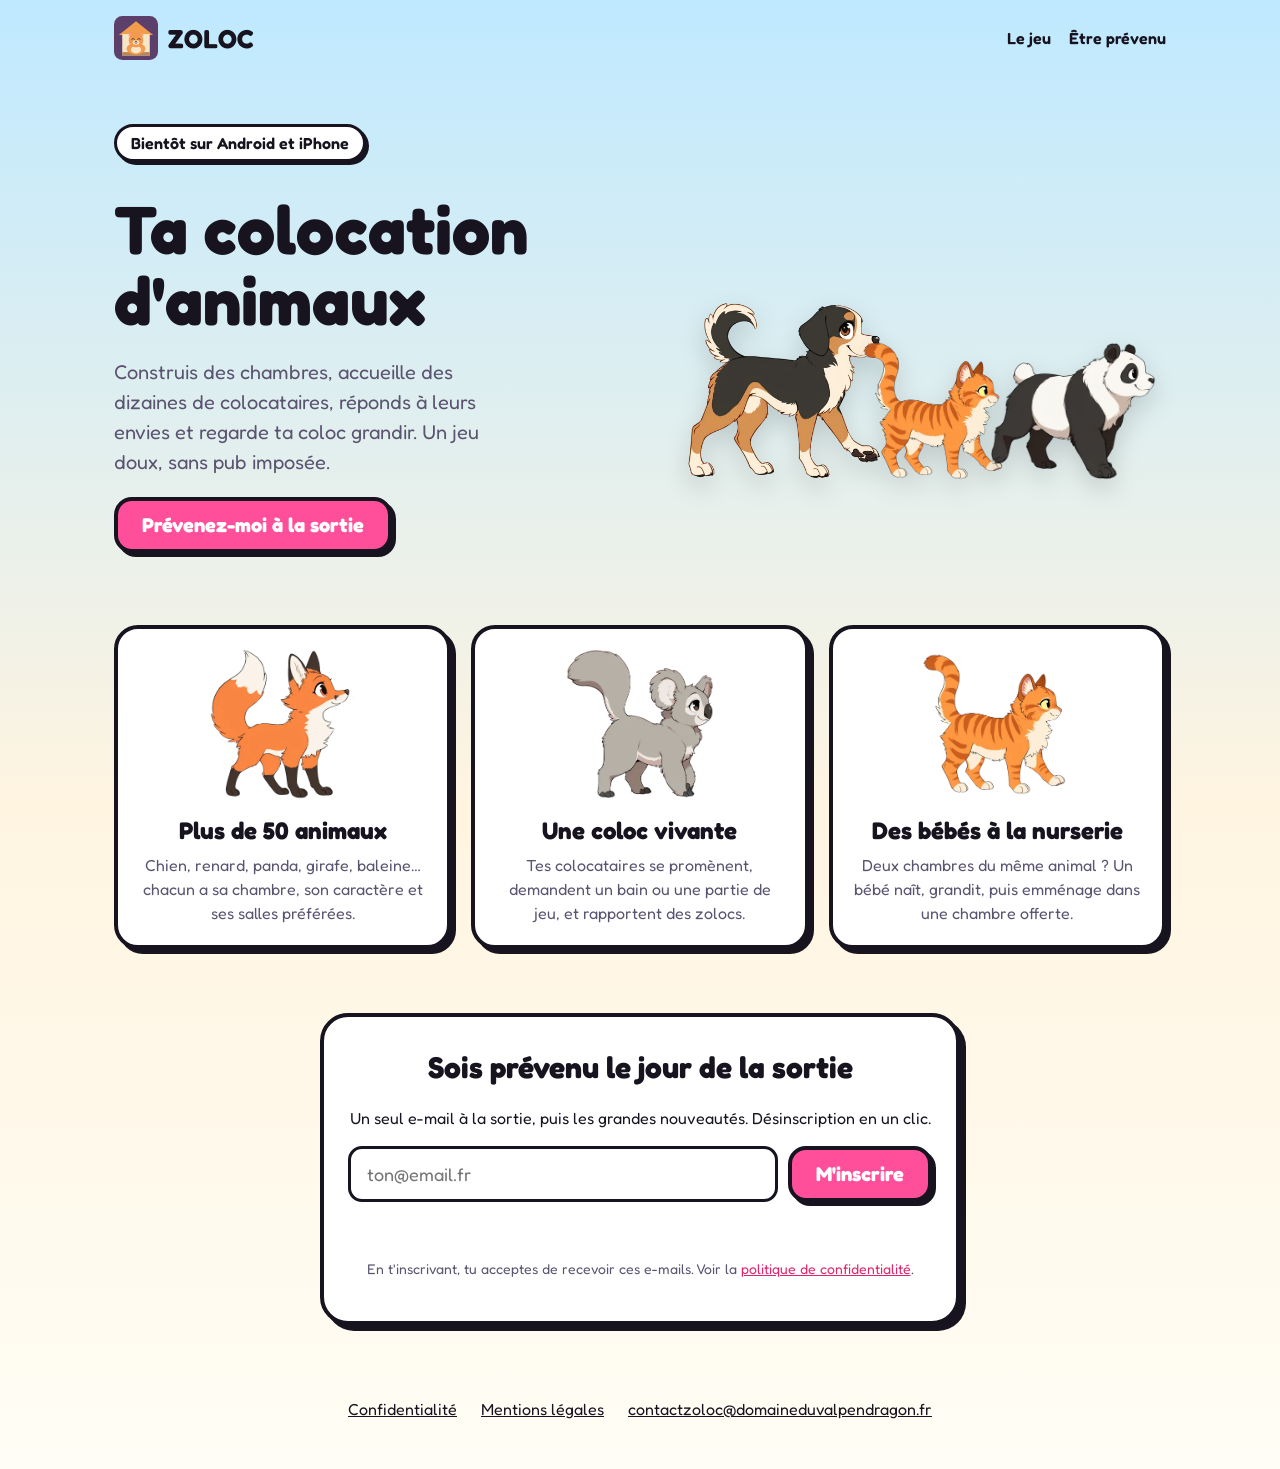
==== index.html @ 89f3b6c4 "Site ZOLOC : accueil, confidentialité, mentions légales" ====
<!doctype html>
<html lang="fr">
<head>
<meta charset="utf-8">
<meta name="viewport" content="width=device-width, initial-scale=1">
<title>ZOLOC – Ta colocation d'animaux</title>
<meta name="description" content="ZOLOC, le jeu mobile où tu construis une colocation pour des dizaines d'animaux : chambres, salles communes, bébés à la nurserie. Bientôt sur Android et iPhone.">
<meta property="og:title" content="ZOLOC – Ta colocation d'animaux">
<meta property="og:description" content="Construis la coloc la plus mignonne du monde. Bientôt sur Android et iPhone.">
<meta property="og:image" content="https://zoloc.domaineduvalpendragon.fr/img/chien.webp">
<link rel="icon" href="img/icone.svg">
<link rel="preconnect" href="https://fonts.googleapis.com">
<link rel="preconnect" href="https://fonts.gstatic.com" crossorigin>
<link href="https://fonts.googleapis.com/css2?family=Fredoka:wght@400;600;700&display=swap" rel="stylesheet">
<link rel="stylesheet" href="style.css?v=2">
</head>
<body>
<header class="haut">
  <a class="marque" href="/"><img src="img/icone.svg" alt="" width="44" height="44">ZOLOC</a>
  <nav><a href="#jeu">Le jeu</a><a href="#liste">Être prévenu</a></nav>
</header>

<main>
  <section class="hero">
    <div class="hero-texte">
      <p class="badge">Bientôt sur Android et iPhone</p>
      <h1>Ta colocation<br>d'animaux</h1>
      <p class="intro">Construis des chambres, accueille des dizaines de colocataires, réponds à leurs envies et regarde ta coloc grandir. Un jeu doux, sans pub imposée.</p>
      <a class="bouton" href="#liste">Prévenez-moi à la sortie</a>
    </div>
    <div class="hero-animaux" aria-hidden="true">
      <img src="img/chien.webp" alt="" class="a1">
      <img src="img/chat.webp" alt="" class="a2">
      <img src="img/panda.webp" alt="" class="a3">
    </div>
  </section>

  <section id="jeu" class="cartes">
    <article>
      <img src="img/renard.webp" alt="Un renard colocataire">
      <h2>Plus de 50 animaux</h2>
      <p>Chien, renard, panda, girafe, baleine… chacun a sa chambre, son caractère et ses salles préférées.</p>
    </article>
    <article>
      <img src="img/koala.webp" alt="Un koala colocataire">
      <h2>Une coloc vivante</h2>
      <p>Tes colocataires se promènent, demandent un bain ou une partie de jeu, et rapportent des zolocs.</p>
    </article>
    <article>
      <img src="img/chat.webp" alt="Un chat colocataire">
      <h2>Des bébés à la nurserie</h2>
      <p>Deux chambres du même animal ? Un bébé naît, grandit, puis emménage dans une chambre offerte.</p>
    </article>
  </section>

  <section id="liste" class="liste">
    <h2>Sois prévenu le jour de la sortie</h2>
    <p>Un seul e-mail à la sortie, puis les grandes nouveautés. Désinscription en un clic.</p>
    <form id="form-liste" novalidate>
      <label class="cache" for="email">Adresse e-mail</label>
      <input id="email" name="email" type="email" autocomplete="email" placeholder="ton@email.fr" required>
      <input class="cache" name="site" tabindex="-1" autocomplete="off" aria-hidden="true">
      <button class="bouton" type="submit">M'inscrire</button>
    </form>
    <p id="message" role="status"></p>
    <p class="petit">En t'inscrivant, tu acceptes de recevoir ces e-mails. Voir la <a href="confidentialite.html">politique de confidentialité</a>.</p>
  </section>
</main>

<footer>
  <a href="confidentialite.html">Confidentialité</a>
  <a href="mentions-legales.html">Mentions légales</a>
  <a href="mailto:contactzoloc@domaineduvalpendragon.fr">contactzoloc@domaineduvalpendragon.fr</a>
</footer>

<script>
// Liste d'attente : envoyée à la fonction Supabase « liste-attente » (supabase/functions/liste-attente)
const FONCTION = "https://VOTRE_PROJET.supabase.co/functions/v1/liste-attente";
const form = document.getElementById("form-liste");
const msg = document.getElementById("message");
form.addEventListener("submit", async (e) => {
  e.preventDefault();
  const email = form.email.value.trim();
  if (!/^[^\s@]+@[^\s@]+\.[^\s@]+$/.test(email)) {
    msg.textContent = "Cette adresse e-mail ne semble pas valide.";
    return;
  }
  const bouton = form.querySelector("button");
  bouton.disabled = true;
  msg.textContent = "Inscription…";
  try {
    const r = await fetch(FONCTION, {
      method: "POST",
      headers: {"Content-Type": "application/json"},
      body: JSON.stringify({email, site: form.site.value, langue: navigator.language || "fr"}),
    });
    msg.textContent = r.ok ? "C'est noté ! Vérifie ta boîte mail." : "Oups, réessaie dans un instant.";
    if (r.ok) form.reset();
  } catch {
    msg.textContent = "Oups, réessaie dans un instant.";
  }
  bouton.disabled = false;
});
</script>
</body>
</html>
---- style.css ----
:root {
  --encre: #17131f;
  --creme: #fffdf5;
  --rose: #ff4f9a;
  --rose-fonce: #e0266f;
  --ciel: #bfe9ff;
  --ciel-bas: #fff4e0;
  --gris: #5b5470;
}

* { box-sizing: border-box; }

body {
  margin: 0;
  font-family: "Fredoka", system-ui, sans-serif;
  color: var(--encre);
  background: linear-gradient(180deg, var(--ciel) 0%, var(--ciel-bas) 55%, var(--creme) 100%);
  line-height: 1.5;
}

a { color: var(--rose-fonce); }

.haut {
  display: flex;
  justify-content: space-between;
  align-items: center;
  padding: 16px 24px;
  max-width: 1100px;
  margin: 0 auto;
}
.marque {
  display: flex; align-items: center; gap: 10px;
  font-weight: 700; font-size: 26px; text-decoration: none; color: var(--encre);
}
.haut nav a { margin-left: 18px; text-decoration: none; color: var(--encre); font-weight: 600; }

.hero {
  display: grid;
  grid-template-columns: 1.1fr 1fr;
  gap: 24px;
  align-items: center;
  max-width: 1100px;
  margin: 0 auto;
  padding: 32px 24px 48px;
}
.badge {
  display: inline-block;
  background: #fff;
  border: 3px solid var(--encre);
  border-radius: 999px;
  padding: 4px 14px;
  font-weight: 600;
  box-shadow: 3px 3px 0 var(--encre);
}
h1 { font-size: clamp(40px, 7vw, 68px); line-height: 1.05; margin: 16px 0; }
.intro { font-size: 20px; color: var(--gris); max-width: 32ch; }

.bouton {
  display: inline-block;
  background: var(--rose);
  color: #fff;
  font: 700 20px "Fredoka", sans-serif;
  text-decoration: none;
  border: 4px solid var(--encre);
  border-radius: 18px;
  padding: 12px 24px;
  box-shadow: 4px 4px 0 var(--encre);
  cursor: pointer;
}
.bouton:hover { background: var(--rose-fonce); }
.bouton:disabled { opacity: .6; cursor: wait; }

.hero-animaux { display: flex; align-items: flex-end; justify-content: center; gap: 0; min-height: 300px; }
.hero-animaux img { min-width: 0; filter: drop-shadow(0 10px 12px rgba(0,0,0,.15)); }
.a1 { width: 40%; }
.a2 { width: 30%; margin-left: -4%; }
.a3 { width: 34%; margin-left: -4%; }

.cartes {
  display: grid;
  grid-template-columns: repeat(3, 1fr);
  gap: 20px;
  max-width: 1100px;
  margin: 0 auto;
  padding: 24px;
}
.cartes article {
  background: #fff;
  border: 4px solid var(--encre);
  border-radius: 24px;
  padding: 20px;
  box-shadow: 5px 5px 0 var(--encre);
  text-align: center;
}
.cartes img { width: 150px; height: 150px; object-fit: contain; }
.cartes h2 { margin: 8px 0 4px; font-size: 24px; }
.cartes p { margin: 0; color: var(--gris); }

.liste {
  max-width: 640px;
  margin: 40px auto;
  padding: 28px 24px;
  text-align: center;
  background: #fff;
  border: 4px solid var(--encre);
  border-radius: 28px;
  box-shadow: 6px 6px 0 var(--encre);
}
.liste h2 { font-size: 30px; margin: 0 0 8px; }
.liste form { display: flex; gap: 10px; margin-top: 16px; }
.liste input[type=email] {
  flex: 1;
  min-width: 0;
  font: 400 18px "Fredoka", sans-serif;
  padding: 12px 16px;
  border: 3px solid var(--encre);
  border-radius: 14px;
}
#message { min-height: 1.5em; font-weight: 600; }
.petit { font-size: 14px; color: var(--gris); }
.cache { position: absolute; left: -9999px; width: 1px; height: 1px; overflow: hidden; }

footer {
  text-align: center;
  padding: 32px 16px 48px;
}
footer a { margin: 0 10px; color: var(--encre); }

/* Pages de texte (confidentialité, mentions légales) */
.texte {
  max-width: 760px;
  margin: 0 auto 40px;
  padding: 28px;
  background: #fff;
  border: 4px solid var(--encre);
  border-radius: 24px;
  box-shadow: 5px 5px 0 var(--encre);
}
.texte h1 { font-size: 36px; }
.texte h2 { font-size: 22px; margin-top: 28px; }
.texte table { border-collapse: collapse; width: 100%; font-size: 15px; }
.texte th, .texte td { border: 1px solid #ddd; padding: 8px; text-align: left; vertical-align: top; }

@media (max-width: 760px) {
  .hero { grid-template-columns: 1fr; padding-top: 8px; }
  .hero-animaux { min-height: 0; }
  .cartes { grid-template-columns: 1fr; }
  .liste form { flex-direction: column; }
  .haut nav a { margin-left: 10px; }
  .texte { margin: 0 16px 32px; padding: 20px; }
  .texte table { display: block; overflow-x: auto; }
}
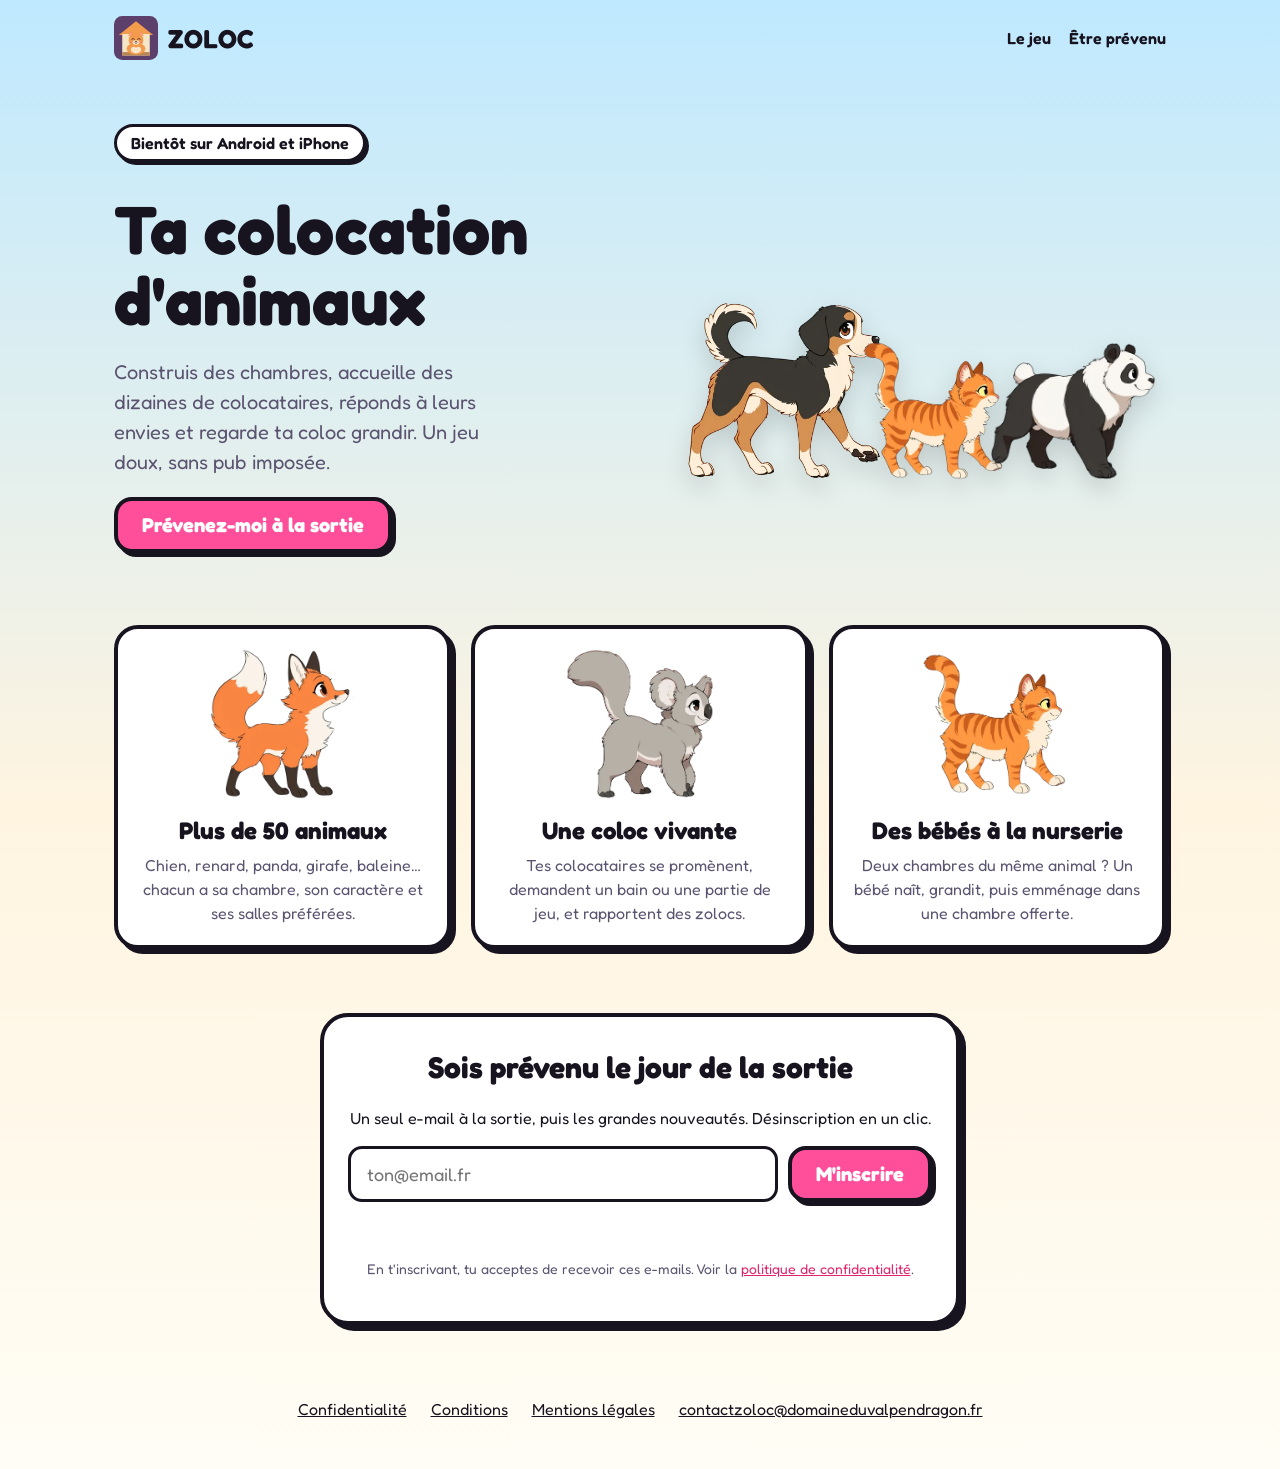
==== commit 9883f8b0: "Site : conditions d'utilisation" ====
--- a/index.html
+++ b/index.html
@@ -69,13 +69,14 @@
 
 <footer>
   <a href="confidentialite.html">Confidentialité</a>
+  <a href="conditions.html">Conditions</a>
   <a href="mentions-legales.html">Mentions légales</a>
   <a href="mailto:contactzoloc@domaineduvalpendragon.fr">contactzoloc@domaineduvalpendragon.fr</a>
 </footer>
 
 <script>
 // Liste d'attente : envoyée à la fonction Supabase « liste-attente » (supabase/functions/liste-attente)
-const FONCTION = "https://VOTRE_PROJET.supabase.co/functions/v1/liste-attente";
+const FONCTION = "https://tfrrqmgrkjrjnckbmirs.supabase.co/functions/v1/liste-attente";
 const form = document.getElementById("form-liste");
 const msg = document.getElementById("message");
 form.addEventListener("submit", async (e) => {
